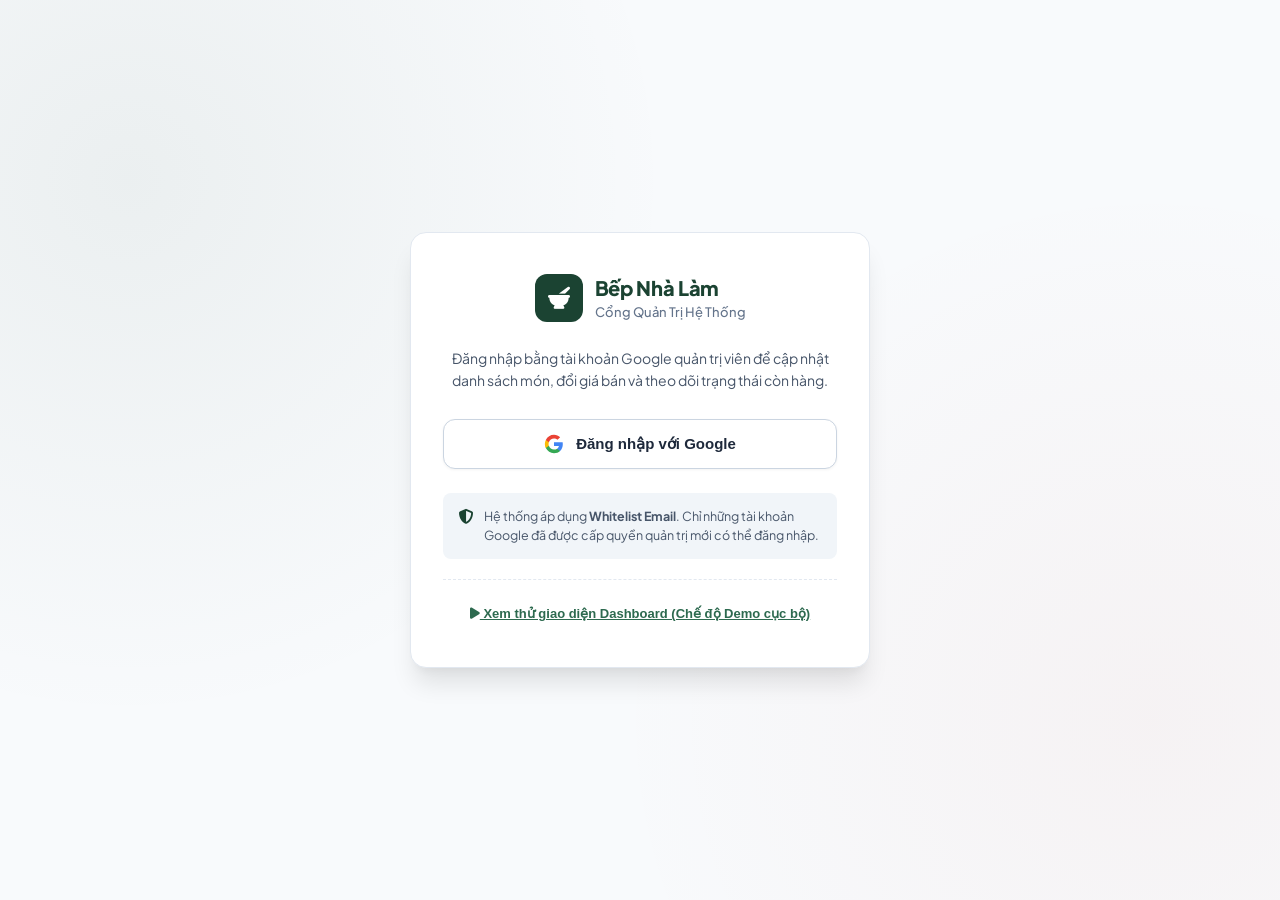
==== admin.html @ 516aefeb "Init" ====
<!DOCTYPE html>
<html lang="vi">
<head>
  <meta charset="UTF-8">
  <meta name="viewport" content="width=device-width, initial-scale=1.0">
  <title>Quản Trị Món Ăn | Bếp Nhà Làm</title>
  <link rel="icon" type="image/svg+xml" href="data:image/svg+xml,<svg xmlns='http://www.w3.org/2000/svg' viewBox='0 0 100 100'><text y='.9em' font-size='90'>🌿</text></svg>">
  <link rel="preconnect" href="https://fonts.googleapis.com">
  <link rel="preconnect" href="https://fonts.gstatic.com" crossorigin>
  <link href="https://fonts.googleapis.com/css2?family=Plus+Jakarta+Sans:wght@400;500;600;700;800&display=swap" rel="stylesheet">
  <link rel="stylesheet" href="https://cdnjs.cloudflare.com/ajax/libs/font-awesome/6.5.1/css/all.min.css">
  <link rel="stylesheet" href="admin.css">

  <!-- Firebase SDK (v10 Compat CDN để chạy trực tiếp không cần build) -->
  <script src="https://www.gstatic.com/firebasejs/10.8.0/firebase-app-compat.js"></script>
  <script src="https://www.gstatic.com/firebasejs/10.8.0/firebase-auth-compat.js"></script>
  <script src="https://www.gstatic.com/firebasejs/10.8.0/firebase-firestore-compat.js"></script>
  <script src="https://www.gstatic.com/firebasejs/10.8.0/firebase-storage-compat.js"></script>

  <!-- Cấu hình Firebase & Whitelist Email -->
  <script src="firebase-config.js"></script>
</head>
<body>

  <!-- ==========================================
       1. MÀN HÌNH ĐĂNG NHẬP (GOOGLE SIGN-IN)
       ========================================== -->
  <div id="login-screen" class="login-screen">
    <div class="login-card">
      <div class="login-brand">
        <div class="brand-icon">
          <i class="fa-solid fa-mortar-pestle"></i>
        </div>
        <div>
          <div class="brand-title">Bếp Nhà Làm</div>
          <div class="brand-subtitle">Cổng Quản Trị Hệ Thống</div>
        </div>
      </div>

      <p class="login-desc">
        Đăng nhập bằng tài khoản Google quản trị viên để cập nhật danh sách món, đổi giá bán và theo dõi trạng thái còn hàng.
      </p>

      <!-- Nút Đăng nhập Google -->
      <button id="btn-google-login" class="btn-google-login">
        <svg viewBox="0 0 24 24">
          <path fill="#4285F4" d="M22.56 12.25c0-.78-.07-1.53-.2-2.25H12v4.26h5.92c-.26 1.37-1.04 2.53-2.21 3.31v2.77h3.57c2.08-1.92 3.28-4.74 3.28-8.09z"/>
          <path fill="#34A853" d="M12 23c2.97 0 5.46-.98 7.28-2.66l-3.57-2.77c-.98.66-2.23 1.06-3.71 1.06-2.86 0-5.29-1.93-6.16-4.53H2.18v2.84C3.99 20.53 7.7 23 12 23z"/>
          <path fill="#FBBC05" d="M5.84 14.09c-.22-.66-.35-1.36-.35-2.09s.13-1.43.35-2.09V7.06H2.18C1.43 8.55 1 10.22 1 12s.43 3.45 1.18 4.94l2.85-2.22.81-.63z"/>
          <path fill="#EA4335" d="M12 5.38c1.62 0 3.06.56 4.21 1.64l3.15-3.15C17.45 2.09 14.97 1 12 1 7.7 1 3.99 3.47 2.18 7.06l3.66 2.84c.87-2.6 3.3-4.52 6.16-4.52z"/>
        </svg>
        <span>Đăng nhập với Google</span>
      </button>

      <!-- Cảnh báo bảo mật -->
      <div class="login-security-notice">
        <i class="fa-solid fa-shield-halved"></i>
        <span>Hệ thống áp dụng <strong>Whitelist Email</strong>. Chỉ những tài khoản Google đã được cấp quyền quản trị mới có thể đăng nhập.</span>
      </div>

      <!-- Trợ giúp khi chưa tạo Firebase -->
      <div class="login-demo-notice">
        <button id="btn-enter-demo" class="btn-demo-mode">
          <i class="fa-solid fa-play"></i> Xem thử giao diện Dashboard (Chế độ Demo cục bộ)
        </button>
      </div>
    </div>
  </div>

  <!-- ==========================================
       2. MÀN HÌNH DASHBOARD QUẢN TRỊ
       ========================================== -->
  <div id="dashboard-screen" class="dashboard-screen" style="display: none;">
    
    <!-- Navbar -->
    <header class="admin-navbar">
      <div class="nav-left">
        <a href="admin.html" class="nav-logo">
          <div class="nav-logo-badge">
            <i class="fa-solid fa-mortar-pestle"></i>
          </div>
          <span class="nav-logo-text">Bếp Nhà Làm</span>
        </a>
        <span class="nav-tag">Admin Dashboard</span>
      </div>

      <div class="nav-right">
        <!-- Badge Cảnh Báo Khi Đang Bật Bảo Trì -->
        <div id="admin-maintenance-badge" class="admin-maintenance-badge" style="display: none;" title="Website đang tắt với khách! Bấm để vào Cài đặt đổi lại">
          <span class="pulse-dot"></span>
          <i class="fa-solid fa-triangle-exclamation"></i>
          <span>WEBSITE ĐANG BẢO TRÌ</span>
        </div>

        <a href="index.html" target="_blank" class="btn-view-site">
          <i class="fa-solid fa-arrow-up-right-from-square"></i>
          <span>Xem Trang Khách</span>
        </a>

        <div class="user-profile">
          <img id="user-avatar" class="user-avatar" src="data:image/svg+xml,<svg xmlns='http://www.w3.org/2000/svg' viewBox='0 0 100 100'><circle cx='50' cy='50' r='50' fill='%232d6a4f'/><text x='50%' y='55%' text-anchor='middle' fill='white' font-size='40' font-family='sans-serif'>A</text></svg>" alt="Admin Avatar">
          <div class="user-info">
            <span id="user-name" class="user-name">Quản Trị Viên</span>
            <span id="user-email" class="user-email">admin@bepnhalam.vn</span>
          </div>
          <button id="btn-logout" class="btn-logout" title="Đăng xuất">
            <i class="fa-solid fa-right-from-bracket"></i>
          </button>
        </div>
      </div>
    </header>

    <!-- Main Container -->
    <main class="dashboard-content">

      <!-- Trạng thái kết nối Firebase -->
      <div id="firebase-status-banner" class="status-banner">
        <div>
          <i class="fa-solid fa-circle-info"></i>
          <span id="status-text">Đang chạy ở <strong>Chế độ Demo (Dữ liệu cục bộ)</strong>. Bạn chưa cấu hình Firebase. Khi tạo xong project, hãy dán config vào file <code>firebase-config.js</code> để đồng bộ thời gian thực!</span>
        </div>
      </div>

      <!-- Thống kê nhanh -->
      <div class="stats-grid">
        <div class="stat-card">
          <div class="stat-info">
            <span>Tổng Số Món Ăn</span>
            <h3 id="stat-total-items">0</h3>
          </div>
          <div class="stat-icon green">
            <i class="fa-solid fa-bowl-rice"></i>
          </div>
        </div>

        <div class="stat-card">
          <div class="stat-info">
            <span>Đang Mở Bán (Còn Hàng)</span>
            <h3 id="stat-instock-items">0</h3>
          </div>
          <div class="stat-icon blue">
            <i class="fa-solid fa-circle-check"></i>
          </div>
        </div>

        <div class="stat-card">
          <div class="stat-info">
            <span>Tạm Hết Hàng</span>
            <h3 id="stat-outstock-items">0</h3>
          </div>
          <div class="stat-icon orange">
            <i class="fa-solid fa-ban"></i>
          </div>
        </div>

        <div class="stat-card">
          <div class="stat-info">
            <span>Số Danh Mục</span>
            <h3 id="stat-categories">4</h3>
          </div>
          <div class="stat-icon red">
            <i class="fa-solid fa-layer-group"></i>
          </div>
        </div>
      </div>

      <!-- Thanh công cụ lọc & thao tác -->
      <div class="action-bar">
        <div class="search-filters">
          <div class="search-input-wrap">
            <i class="fa-solid fa-magnifying-glass"></i>
            <input type="text" id="admin-search-input" class="search-input" placeholder="Tìm tên món, mã món...">
          </div>

          <select id="admin-category-filter" class="filter-select">
            <option value="all">Tất cả danh mục</option>
            <option value="gio">Giò Truyền Thống</option>
            <option value="cha">Chả Chiên / Hấp</option>
            <option value="xucxich">Xúc Xích & Lạp Xưởng</option>
            <option value="thit">Thịt Lợn Tươi Sạch</option>
          </select>

          <select id="admin-stock-filter" class="filter-select">
            <option value="all">Tất cả trạng thái</option>
            <option value="active">Đang hiển thị trên web</option>
            <option value="hidden">Đang tạm ẩn món</option>
            <option value="instock">Còn hàng</option>
            <option value="outstock">Tạm hết hàng</option>
          </select>
        </div>

        <div class="action-buttons">
          <button id="btn-open-shop-settings" class="btn-secondary" title="Cài đặt thông tin liên hệ, hotline, địa chỉ">
            <i class="fa-solid fa-gear"></i>
            <span>Cài Đặt Shop</span>
          </button>
          <button id="btn-add-product" class="btn-primary">
            <i class="fa-solid fa-plus"></i>
            <span>Thêm Món Mới</span>
          </button>
        </div>
      </div>

      <!-- Bảng danh sách sản phẩm -->
      <div class="table-card">
        <table class="products-table">
          <thead>
            <tr>
              <th style="width: 320px;">Món Ăn</th>
              <th>Danh Mục</th>
              <th>Giá Bán Lẻ</th>
              <th>Giá Sỉ (Từ 10kg)</th>
              <th style="text-align: center;">Trạng Thái Kho</th>
              <th style="text-align: right; width: 140px;">Thao Tác</th>
            </tr>
          </thead>
          <tbody id="admin-products-tbody">
            <!-- Render động bằng JS -->
          </tbody>
        </table>
      </div>

    </main>
  </div>

  <!-- ==========================================
       3. MODAL THÊM / SỬA MÓN ĂN
       ========================================== -->
  <div id="product-modal" class="modal-overlay">
    <div class="modal-card">
      <div class="modal-header">
        <h3 id="modal-title" class="modal-title">Thêm Món Ăn Mới</h3>
        <button id="btn-close-product-modal" class="btn-close-modal">
          <i class="fa-solid fa-xmark"></i>
        </button>
      </div>

      <form id="product-form" class="modal-body">
        <input type="hidden" id="form-item-id">

        <div class="form-row">
          <div class="form-group">
            <label for="form-name">Tên món ăn <span class="req">*</span></label>
            <input type="text" id="form-name" class="form-control" placeholder="VD: Giò Lụa Nạc Gia Truyền" required>
          </div>

          <div class="form-group">
            <label for="form-category">Danh mục <span class="req">*</span></label>
            <select id="form-category" class="form-control" required>
              <option value="gio">Giò Truyền Thống</option>
              <option value="cha">Chả Chiên / Hấp</option>
              <option value="xucxich">Xúc Xích & Lạp Xưởng</option>
              <option value="thit">Thịt Lợn Tươi Sạch</option>
            </select>
          </div>
        </div>

        <div class="form-row">
          <div class="form-group">
            <label for="form-price">Giá bán lẻ (VNĐ) <span style="font-size: 11.5px; font-weight: normal; color: var(--gray-500);">(Để trống = Hiện 'Liên hệ')</span></label>
            <input type="number" id="form-price" class="form-control" placeholder="190000 (hoặc để trống)" min="0" step="1000">
          </div>

          <div class="form-group">
            <label for="form-wholesale-price">Giá sỉ đại lý (VNĐ) <span style="font-size: 11.5px; font-weight: normal; color: var(--gray-500);">(Tùy chọn)</span></label>
            <input type="number" id="form-wholesale-price" class="form-control" placeholder="165000" min="0" step="1000">
          </div>
        </div>

        <div class="form-row">
          <div class="form-group">
            <label for="form-unit">Đơn vị tính</label>
            <input type="text" id="form-unit" class="form-control" placeholder="kg, gói, cây..." value="kg">
          </div>

          <div class="form-group">
            <label for="form-tag">Nhãn nổi bật (Badge)</label>
            <input type="text" id="form-tag" class="form-control" placeholder="VD: Bán Chạy Nhất, Gia Truyền...">
          </div>
        </div>

        <div class="form-group">
          <label>Hình ảnh món ăn</label>
          <div class="image-upload-box" id="upload-box-trigger">
            <i class="fa-solid fa-cloud-arrow-up" style="font-size: 24px; color: var(--primary); margin-bottom: 6px;"></i>
            <p style="font-size: 13px; font-weight: 600;">Bấm để chọn ảnh từ máy tính / điện thoại</p>
            <span style="font-size: 11.5px; color: var(--gray-500);">Hỗ trợ JPG, PNG, WEBP (Tự động nén tối ưu)</span>
            <input type="file" id="form-image-file" accept="image/*" style="display: none;">
          </div>

          <div style="text-align: center; font-size: 11px; color: var(--gray-400); margin: 6px 0;">- HOẶC DÁN ĐƯỜNG DẪN ẢNH -</div>

          <input type="text" id="form-image-url" class="form-control" placeholder="VD: assets/images/gio_lua.jpg hoặc https://...">

          <div id="image-preview-container" class="image-preview-wrap" style="display: none;">
            <img id="form-image-preview" class="image-preview-thumb" src="" alt="Preview">
            <div class="image-preview-details">
              <strong>Xem trước ảnh sản phẩm</strong>
              <div id="form-image-status" style="color: var(--success); font-size: 11.5px; margin-top: 2px;">Ảnh đã sẵn sàng</div>
            </div>
          </div>
        </div>

        <div class="form-group">
          <label for="form-desc">Mô tả món ăn</label>
          <textarea id="form-desc" class="form-control" placeholder="Mô tả nguyên liệu, hương vị đặc trưng của món..."></textarea>
        </div>

        <div class="form-group">
          <label for="form-specs">Điểm nổi bật (Cách nhau bằng dấu phẩy)</label>
          <input type="text" id="form-specs" class="form-control" placeholder="Thịt nóng 5h sáng, Gói lá chuối xanh, Không hàn the">
        </div>

        <div class="form-row">
          <div class="form-group">
            <label for="form-stock">Trạng thái kho hàng</label>
            <select id="form-stock" class="form-control">
              <option value="true">Còn hàng (Đang mở bán)</option>
              <option value="false">Tạm hết hàng (Ẩn đặt hàng)</option>
            </select>
          </div>

          <div class="form-group">
            <label for="form-is-active">Hiển thị trên Website</label>
            <select id="form-is-active" class="form-control">
              <option value="true">Hiển thị (Khách nhìn thấy)</option>
              <option value="false">Tạm ẩn món (Khách không thấy)</option>
            </select>
          </div>
        </div>

      </form>

      <div class="modal-footer">
        <button id="btn-cancel-product-modal" type="button" class="btn-secondary">Hủy bỏ</button>
        <button id="btn-save-product" type="submit" form="product-form" class="btn-primary">
          <i class="fa-solid fa-check"></i>
          <span>Lưu Sản Phẩm</span>
        </button>
      </div>
    </div>
  </div>

  <!-- ==========================================
       4. MODAL XÁC NHẬN XÓA MÓN
       ========================================== -->
  <div id="delete-confirm-modal" class="modal-overlay">
    <div class="modal-card" style="max-width: 420px; text-align: center;">
      <div style="padding: 32px 24px 20px;">
        <div style="width: 54px; height: 54px; border-radius: 50%; background: var(--accent-light); color: var(--accent); display: flex; align-items: center; justify-content: center; font-size: 24px; margin: 0 auto 16px;">
          <i class="fa-solid fa-triangle-exclamation"></i>
        </div>
        <h3 style="font-size: 17px; font-weight: 800; color: var(--gray-900); margin-bottom: 8px;">Xác nhận xóa món này?</h3>
        <p style="font-size: 13.5px; color: var(--gray-600); line-height: 1.5;">
          Bạn có chắc chắn muốn xóa món <strong id="delete-item-name" style="color: var(--gray-900);"></strong>? Hành động này sẽ cập nhật ngay lập tức ngoài trang chủ.
        </p>
      </div>
      <div class="modal-footer" style="justify-content: center;">
        <button id="btn-cancel-delete" class="btn-secondary">Không xóa</button>
        <button id="btn-confirm-delete" class="btn-primary" style="background: var(--accent);">Đồng ý xóa</button>
      </div>
    </div>
  </div>

  <!-- ==========================================
       5. MODAL CÀI ĐẶT THÔNG TIN CỬA HÀNG
       ========================================== -->
  <div id="shop-settings-modal" class="modal-overlay">
    <div class="modal-card">
      <div class="modal-header">
        <h3 class="modal-title">Cài Đặt Thông Tin Cửa Hàng</h3>
        <button id="btn-close-shop-settings" class="btn-close-modal">
          <i class="fa-solid fa-xmark"></i>
        </button>
      </div>

      <form id="shop-settings-form" class="modal-body">
        <div class="form-row">
          <div class="form-group">
            <label for="shop-name-input">Tên thương hiệu / Cửa hàng <span class="req">*</span></label>
            <input type="text" id="shop-name-input" class="form-control" placeholder="Bếp Nhà Làm" required>
          </div>

          <div class="form-group">
            <label for="shop-slogan-input">Khẩu hiệu / Slogan phụ đề</label>
            <input type="text" id="shop-slogan-input" class="form-control" placeholder="Giò Chả & Thịt Sạch Gia Truyền">
          </div>
        </div>

        <div class="form-row">
          <div class="form-group">
            <label for="shop-announcement-input">Thông báo ưu đãi trên cùng (Announcement)</label>
            <input type="text" id="shop-announcement-input" class="form-control" placeholder="CAM KẾT 3 KHÔNG: Không hàn the • Không chất bảo quản • Không pha bột">
          </div>

          <div class="form-group">
            <label for="shop-badge-input">Huy hiệu ưu đãi ngắn (Badge)</label>
            <input type="text" id="shop-badge-input" class="form-control" placeholder="Freeship nội thành từ 3kg">
          </div>
        </div>

        <div class="form-row">
          <div class="form-group">
            <label for="shop-hotline-input">Số Hotline hiển thị <span class="req">*</span></label>
            <input type="text" id="shop-hotline-input" class="form-control" placeholder="0988.123.456" required>
          </div>

          <div class="form-group">
            <label for="shop-hotline-raw-input">Số Hotline bấm gọi (Viết liền) <span class="req">*</span></label>
            <input type="text" id="shop-hotline-raw-input" class="form-control" placeholder="0988123456" required>
          </div>
        </div>

        <div class="form-row">
          <div class="form-group">
            <label for="shop-zalo-input">Số điện thoại Zalo chốt đơn <span class="req">*</span></label>
            <input type="text" id="shop-zalo-input" class="form-control" placeholder="0988123456" required>
          </div>

          <div class="form-group">
            <label for="shop-facebook-input">Link Fanpage Facebook</label>
            <input type="url" id="shop-facebook-input" class="form-control" placeholder="https://facebook.com/bepnhalam">
          </div>
        </div>

        <div class="form-row">
          <div class="form-group">
            <label for="shop-address-input">Địa chỉ lò làm / cửa hàng <span class="req">*</span></label>
            <input type="text" id="shop-address-input" class="form-control" placeholder="Số 18, Ngõ 68 Làng Nghề Giò Chả, TP. Hà Nội" required>
          </div>

          <div class="form-group">
            <label for="shop-hours-input">Giờ phục vụ / Mở cửa</label>
            <input type="text" id="shop-hours-input" class="form-control" placeholder="06:00 - 19:00 (Mẻ mới ra lò lúc 6h sáng)">
          </div>
        </div>

        <div class="form-group">
          <label for="shop-map-input">Link Google Maps / Bản đồ vị trí</label>
          <input type="text" id="shop-map-input" class="form-control" placeholder="Dán link Google Maps hoặc mã nhúng iframe (VD: https://maps.google.com/?q=...)">
          <small style="color: var(--gray-600); font-size: 11.5px; margin-top: 4px; display: block; line-height: 1.4;">
            📍 <strong>Mẹo hiện ghim đỏ chuẩn 100%:</strong> Mở Google Maps tìm quán của bạn &rarr; Bấm <strong>Chia sẻ</strong> &rarr; Chọn tab <strong>Nhúng bản đồ</strong> &rarr; Bấm <strong>Sao chép HTML</strong> rồi dán vào đây (hoặc dán link toạ độ <code>@lat,lng</code>).
          </small>
          <div id="admin-map-preview-wrap" style="margin-top: 10px; border-radius: 8px; overflow: hidden; border: 1px solid var(--gray-200); display: none;">
            <div style="background: var(--gray-100); padding: 6px 12px; font-size: 11.5px; font-weight: 700; color: var(--gray-700); border-bottom: 1px solid var(--gray-200); display: flex; align-items: center; gap: 6px;">
              <i class="fa-solid fa-map-pin" style="color: var(--accent);"></i> Xem trước bản đồ ghim vị trí:
            </div>
            <iframe id="admin-map-preview-iframe" width="100%" height="220" style="border: 0;" src="" loading="lazy"></iframe>
          </div>
        </div>

        <div class="form-group">
          <label for="shop-ship-input">Chính sách / Ghi chú giao hàng</label>
          <textarea id="shop-ship-input" class="form-control" rows="2" placeholder="Freeship nội thành từ 3kg. Nhận ship tỉnh đóng thùng xốp hút chân không..."></textarea>
        </div>

        <!-- CHẾ ĐỘ BẢO TRÌ / TẠM NGƯNG PHỤC VỤ (MAINTENANCE MODE) -->
        <div class="maintenance-config-box">
          <div class="maintenance-header-row">
            <div class="maintenance-title-group">
              <div class="maintenance-icon-wrap">
                <i class="fa-solid fa-triangle-exclamation"></i>
              </div>
              <div>
                <strong style="color: #b45309; font-size: 14px;">Chế Độ Bảo Trì (Tạm Đóng Website Khách)</strong>
                <div style="font-size: 12px; color: var(--gray-600); margin-top: 2px;">
                  Khi bật, toàn bộ khách truy cập sẽ thấy màn hình thông báo tạm ngưng và nút gọi Hotline/Zalo khẩn cấp. Trang Admin vẫn hoạt động bình thường.
                </div>
              </div>
            </div>
            <label class="switch-toggle" title="Gạt để Bật / Tắt chế độ bảo trì">
              <input type="checkbox" id="shop-maintenance-toggle">
              <span class="switch-slider"></span>
            </label>
          </div>

          <div id="maintenance-fields-wrap" style="display: none; margin-top: 14px; padding-top: 12px; border-top: 1px dashed #fcd34d;">
            <div class="form-row">
              <div class="form-group">
                <label for="shop-maintenance-title">Tiêu đề thông báo</label>
                <input type="text" id="shop-maintenance-title" class="form-control" placeholder="Bếp Đang Tạm Nghỉ Nâng Cấp">
              </div>
              <div class="form-group">
                <label for="shop-maintenance-expected">Thời gian mở lại dự kiến</label>
                <input type="text" id="shop-maintenance-expected" class="form-control" placeholder="Dự kiến mở bán lại: 08:00 sáng Thứ Hai">
              </div>
            </div>
            <div class="form-group" style="margin-bottom: 0;">
              <label for="shop-maintenance-message">Lời nhắn gửi khách hàng</label>
              <textarea id="shop-maintenance-message" class="form-control" rows="2" placeholder="Bếp nhà em xin phép tạm ngưng nhận đơn online ít ngày để nâng cấp máy móc và nhập đợt nguyên liệu tươi mới. Kính mong Quý khách thông cảm và quay lại sau!"></textarea>
            </div>
          </div>
        </div>
      </form>

      <div class="modal-footer">
        <button id="btn-cancel-shop-settings" type="button" class="btn-secondary">Hủy bỏ</button>
        <button id="btn-save-shop-settings" type="submit" form="shop-settings-form" class="btn-primary">
          <i class="fa-solid fa-check"></i>
          <span>Lưu Cài Đặt Shop</span>
        </button>
      </div>
    </div>
  </div>

  <!-- Toast Notification Container -->
  <div id="toast-container" class="toast-container"></div>

  <!-- Logic Javascript Dashboard -->
  <script src="admin.js"></script>
</body>
</html>
---- admin.css ----
/**
 * ADMIN PORTAL STYLES - BẾP NHÀ LÀM
 * Thiết kế phong cách Modern Clean Dashboard
 */

:root {
  --primary: #1b4332;
  --primary-light: #2d6a4f;
  --primary-subtle: #d8f3dc;
  --accent: #b73225;
  --accent-light: #fef2f0;
  --warning: #d97706;
  --warning-subtle: #fef3c7;
  --success: #059669;
  --success-subtle: #d1fae5;
  --gray-50: #f8fafc;
  --gray-100: #f1f5f9;
  --gray-200: #e2e8f0;
  --gray-300: #cbd5e1;
  --gray-400: #94a3b8;
  --gray-500: #64748b;
  --gray-600: #475569;
  --gray-700: #334155;
  --gray-800: #1e293b;
  --gray-900: #0f172a;
  --white: #ffffff;
  --font: 'Plus Jakarta Sans', -apple-system, BlinkMacSystemFont, 'Segoe UI', Roboto, sans-serif;
  --radius-sm: 8px;
  --radius-md: 12px;
  --radius-lg: 16px;
  --shadow-sm: 0 1px 3px rgba(0, 0, 0, 0.05);
  --shadow-md: 0 4px 6px -1px rgba(0, 0, 0, 0.07), 0 2px 4px -2px rgba(0, 0, 0, 0.05);
  --shadow-lg: 0 10px 15px -3px rgba(0, 0, 0, 0.08), 0 4px 6px -4px rgba(0, 0, 0, 0.04);
  --shadow-xl: 0 20px 25px -5px rgba(0, 0, 0, 0.1), 0 8px 10px -6px rgba(0, 0, 0, 0.05);
}

* {
  margin: 0;
  padding: 0;
  box-sizing: border-box;
}

body {
  font-family: var(--font);
  background-color: var(--gray-50);
  color: var(--gray-800);
  line-height: 1.5;
  -webkit-font-smoothing: antialiased;
}

/* ==========================================
   LOGIN SCREEN
   ========================================== */
.login-screen {
  min-height: 100vh;
  display: flex;
  align-items: center;
  justify-content: center;
  padding: 24px;
  background: radial-gradient(circle at 10% 20%, rgba(27, 67, 50, 0.06) 0%, transparent 40%),
              radial-gradient(circle at 90% 80%, rgba(183, 50, 37, 0.04) 0%, transparent 40%),
              var(--gray-50);
}

.login-card {
  width: 100%;
  max-width: 460px;
  background: var(--white);
  border-radius: var(--radius-lg);
  box-shadow: var(--shadow-xl);
  border: 1px solid var(--gray-200);
  padding: 40px 32px;
  text-align: center;
}

.login-brand {
  display: inline-flex;
  align-items: center;
  gap: 12px;
  margin-bottom: 24px;
}

.brand-icon {
  width: 48px;
  height: 48px;
  background: var(--primary);
  color: var(--white);
  border-radius: var(--radius-md);
  display: flex;
  align-items: center;
  justify-content: center;
  font-size: 22px;
}

.brand-title {
  font-size: 20px;
  font-weight: 800;
  color: var(--primary);
  letter-spacing: -0.3px;
  text-align: left;
}

.brand-subtitle {
  font-size: 13px;
  color: var(--gray-500);
  font-weight: 500;
  text-align: left;
}

.login-desc {
  font-size: 14px;
  color: var(--gray-600);
  margin-bottom: 28px;
  line-height: 1.6;
}

.btn-google-login {
  width: 100%;
  padding: 14px 20px;
  border-radius: var(--radius-md);
  border: 1px solid var(--gray-300);
  background: var(--white);
  color: var(--gray-800);
  font-size: 15px;
  font-weight: 600;
  cursor: pointer;
  display: flex;
  align-items: center;
  justify-content: center;
  gap: 12px;
  box-shadow: var(--shadow-sm);
  transition: all 0.2s ease;
}

.btn-google-login:hover {
  background: var(--gray-50);
  border-color: var(--gray-400);
  box-shadow: var(--shadow-md);
  transform: translateY(-1px);
}

.btn-google-login svg {
  width: 20px;
  height: 20px;
}

.login-security-notice {
  margin-top: 24px;
  padding: 14px 16px;
  background: var(--gray-100);
  border-radius: var(--radius-sm);
  font-size: 12.5px;
  color: var(--gray-600);
  text-align: left;
  display: flex;
  gap: 10px;
  align-items: flex-start;
}

.login-security-notice i {
  color: var(--primary);
  font-size: 15px;
  margin-top: 2px;
}

.login-demo-notice {
  margin-top: 20px;
  padding-top: 20px;
  border-top: 1px dashed var(--gray-200);
}

.btn-demo-mode {
  background: transparent;
  border: none;
  color: var(--primary-light);
  font-weight: 600;
  font-size: 13px;
  cursor: pointer;
  text-decoration: underline;
  padding: 6px 10px;
}

.btn-demo-mode:hover {
  color: var(--primary);
}

/* ==========================================
   MAIN DASHBOARD LAYOUT
   ========================================== */
.dashboard-screen {
  min-height: 100vh;
  display: flex;
  flex-direction: column;
}

/* Top Navigation Bar */
.admin-navbar {
  background: var(--white);
  border-bottom: 1px solid var(--gray-200);
  padding: 0 32px;
  height: 70px;
  display: flex;
  align-items: center;
  justify-content: space-between;
  position: sticky;
  top: 0;
  z-index: 50;
}

.nav-left {
  display: flex;
  align-items: center;
  gap: 16px;
}

.nav-logo {
  display: flex;
  align-items: center;
  gap: 10px;
  text-decoration: none;
}

.nav-logo-badge {
  background: var(--primary);
  color: var(--white);
  width: 36px;
  height: 36px;
  border-radius: 8px;
  display: flex;
  align-items: center;
  justify-content: center;
  font-size: 16px;
}

.nav-logo-text {
  font-weight: 800;
  font-size: 17px;
  color: var(--primary);
}

.nav-tag {
  background: var(--primary-subtle);
  color: var(--primary);
  font-size: 11px;
  font-weight: 700;
  padding: 3px 8px;
  border-radius: 20px;
  text-transform: uppercase;
  letter-spacing: 0.5px;
}

.nav-right {
  display: flex;
  align-items: center;
  gap: 16px;
}

.btn-view-site {
  display: flex;
  align-items: center;
  gap: 8px;
  font-size: 13.5px;
  color: var(--gray-600);
  text-decoration: none;
  font-weight: 600;
  padding: 8px 14px;
  border-radius: var(--radius-sm);
  border: 1px solid var(--gray-200);
  transition: all 0.2s;
}

.btn-view-site:hover {
  background: var(--gray-100);
  color: var(--primary);
}

.user-profile {
  display: flex;
  align-items: center;
  gap: 10px;
  padding-left: 12px;
  border-left: 1px solid var(--gray-200);
}

.user-avatar {
  width: 36px;
  height: 36px;
  border-radius: 50%;
  object-fit: cover;
  background: var(--gray-200);
  border: 2px solid var(--primary-subtle);
}

.user-info {
  display: flex;
  flex-direction: column;
}

.user-name {
  font-size: 13.5px;
  font-weight: 700;
  color: var(--gray-800);
  line-height: 1.2;
}

.user-email {
  font-size: 11.5px;
  color: var(--gray-500);
}

.btn-logout {
  background: transparent;
  border: none;
  color: var(--gray-500);
  padding: 8px;
  cursor: pointer;
  border-radius: var(--radius-sm);
  font-size: 15px;
  transition: all 0.2s;
}

.btn-logout:hover {
  color: var(--accent);
  background: var(--accent-light);
}

/* Dashboard Content Container */
.dashboard-content {
  flex: 1;
  max-width: 1360px;
  width: 100%;
  margin: 0 auto;
  padding: 32px 24px;
}

/* Stats Cards */
.stats-grid {
  display: grid;
  grid-template-columns: repeat(4, 1fr);
  gap: 20px;
  margin-bottom: 28px;
}

.stat-card {
  background: var(--white);
  border-radius: var(--radius-md);
  padding: 20px 24px;
  border: 1px solid var(--gray-200);
  display: flex;
  align-items: center;
  justify-content: space-between;
  box-shadow: var(--shadow-sm);
}

.stat-info span {
  font-size: 13px;
  color: var(--gray-500);
  font-weight: 500;
}

.stat-info h3 {
  font-size: 26px;
  font-weight: 800;
  color: var(--gray-900);
  margin-top: 4px;
}

.stat-icon {
  width: 46px;
  height: 46px;
  border-radius: 12px;
  display: flex;
  align-items: center;
  justify-content: center;
  font-size: 19px;
}

.stat-icon.green { background: var(--primary-subtle); color: var(--primary); }
.stat-icon.blue { background: #e0f2fe; color: #0284c7; }
.stat-icon.orange { background: var(--warning-subtle); color: var(--warning); }
.stat-icon.red { background: var(--accent-light); color: var(--accent); }

/* Banner Thông báo trạng thái Firebase */
.status-banner {
  background: var(--warning-subtle);
  border: 1px solid #fde68a;
  border-radius: var(--radius-md);
  padding: 14px 20px;
  margin-bottom: 24px;
  display: flex;
  align-items: center;
  justify-content: space-between;
  gap: 16px;
  font-size: 13.5px;
  color: #92400e;
}

.status-banner strong {
  font-weight: 700;
}

.status-banner.connected {
  background: var(--success-subtle);
  border-color: #a7f3d0;
  color: #065f46;
}

/* Action Bar */
.action-bar {
  background: var(--white);
  border: 1px solid var(--gray-200);
  border-radius: var(--radius-md);
  padding: 16px 20px;
  margin-bottom: 24px;
  display: flex;
  align-items: center;
  justify-content: space-between;
  gap: 16px;
  flex-wrap: wrap;
  box-shadow: var(--shadow-sm);
}

.search-filters {
  display: flex;
  align-items: center;
  gap: 12px;
  flex: 1;
  flex-wrap: wrap;
}

.search-input-wrap {
  position: relative;
  min-width: 260px;
  flex: 1;
}

.search-input-wrap i {
  position: absolute;
  left: 14px;
  top: 50%;
  transform: translateY(-50%);
  color: var(--gray-400);
  font-size: 14px;
}

.search-input {
  width: 100%;
  padding: 10px 14px 10px 38px;
  border: 1px solid var(--gray-300);
  border-radius: var(--radius-sm);
  font-size: 13.5px;
  font-family: inherit;
  outline: none;
  transition: all 0.2s;
}

.search-input:focus {
  border-color: var(--primary);
  box-shadow: 0 0 0 3px rgba(27, 67, 50, 0.12);
}

.filter-select {
  padding: 10px 14px;
  border: 1px solid var(--gray-300);
  border-radius: var(--radius-sm);
  font-size: 13.5px;
  font-family: inherit;
  background: var(--white);
  color: var(--gray-700);
  outline: none;
  cursor: pointer;
}

.filter-select:focus {
  border-color: var(--primary);
}

.action-buttons {
  display: flex;
  align-items: center;
  gap: 10px;
}

.btn-secondary {
  padding: 10px 16px;
  border-radius: var(--radius-sm);
  border: 1px solid var(--gray-300);
  background: var(--white);
  color: var(--gray-700);
  font-size: 13.5px;
  font-weight: 600;
  cursor: pointer;
  display: flex;
  align-items: center;
  gap: 8px;
  transition: all 0.2s;
}

.btn-secondary:hover {
  background: var(--gray-50);
  border-color: var(--gray-400);
}

.btn-primary {
  padding: 10px 18px;
  border-radius: var(--radius-sm);
  border: none;
  background: var(--primary);
  color: var(--white);
  font-size: 13.5px;
  font-weight: 600;
  cursor: pointer;
  display: flex;
  align-items: center;
  gap: 8px;
  box-shadow: 0 2px 4px rgba(27, 67, 50, 0.2);
  transition: all 0.2s;
}

.btn-primary:hover {
  background: var(--primary-light);
  transform: translateY(-1px);
}

/* Products Table */
.table-card {
  background: var(--white);
  border-radius: var(--radius-md);
  border: 1px solid var(--gray-200);
  overflow: hidden;
  box-shadow: var(--shadow-sm);
}

.products-table {
  width: 100%;
  border-collapse: collapse;
  text-align: left;
}

.products-table th {
  background: var(--gray-50);
  color: var(--gray-600);
  font-size: 12px;
  font-weight: 700;
  text-transform: uppercase;
  letter-spacing: 0.6px;
  padding: 14px 20px;
  border-bottom: 1px solid var(--gray-200);
}

.products-table td {
  padding: 16px 20px;
  border-bottom: 1px solid var(--gray-200);
  vertical-align: middle;
  font-size: 13.5px;
}

.products-table tr:last-child td {
  border-bottom: none;
}

.products-table tr:hover td {
  background-color: #fafbfc;
}

.item-thumb-cell {
  display: flex;
  align-items: center;
  gap: 14px;
}

.item-thumb {
  width: 52px;
  height: 52px;
  border-radius: var(--radius-sm);
  object-fit: cover;
  border: 1px solid var(--gray-200);
  flex-shrink: 0;
  background: var(--gray-100);
}

.item-info {
  display: flex;
  flex-direction: column;
}

.item-name {
  font-weight: 700;
  color: var(--gray-900);
  font-size: 14px;
}

.item-tag {
  font-size: 11px;
  font-weight: 600;
  color: var(--accent);
  background: var(--accent-light);
  padding: 2px 6px;
  border-radius: 4px;
  display: inline-block;
  margin-top: 4px;
  width: fit-content;
}

.badge-category {
  display: inline-block;
  padding: 4px 10px;
  border-radius: 20px;
  font-size: 12px;
  font-weight: 600;
  background: var(--gray-100);
  color: var(--gray-700);
}

.price-main {
  font-weight: 700;
  color: var(--primary);
  font-size: 14px;
}

.price-sub {
  font-size: 12px;
  color: var(--gray-500);
  margin-top: 2px;
}

/* Status Switch */
.status-badge-toggle {
  display: inline-flex;
  align-items: center;
  gap: 8px;
  cursor: pointer;
  padding: 6px 10px;
  border-radius: 20px;
  background: var(--gray-100);
  transition: all 0.2s;
  user-select: none;
}

.status-badge-toggle.in-stock {
  background: var(--success-subtle);
  color: var(--success);
}

.status-badge-toggle.out-of-stock {
  background: var(--gray-200);
  color: var(--gray-600);
}

.status-indicator {
  width: 8px;
  height: 8px;
  border-radius: 50%;
  background: currentColor;
}

.status-text {
  font-size: 12px;
  font-weight: 700;
}

/* Action Buttons inside Table */
.row-actions {
  display: flex;
  align-items: center;
  gap: 8px;
}

.btn-icon {
  width: 34px;
  height: 34px;
  border-radius: var(--radius-sm);
  border: 1px solid var(--gray-200);
  background: var(--white);
  color: var(--gray-600);
  display: flex;
  align-items: center;
  justify-content: center;
  cursor: pointer;
  font-size: 13px;
  transition: all 0.2s;
}

.btn-icon:hover {
  background: var(--gray-100);
  color: var(--gray-900);
  border-color: var(--gray-300);
}

.btn-icon.danger:hover {
  background: var(--accent-light);
  color: var(--accent);
  border-color: #fecaca;
}

.btn-icon.warning {
  background: #fffbeb;
  color: #d97706;
  border-color: #fde68a;
}

.btn-icon.warning:hover {
  background: #fef3c7;
  color: #b45309;
  border-color: #fcd34d;
}

.btn-icon.active-toggle:hover {
  background: #ecfdf5;
  color: #059669;
  border-color: #a7f3d0;
}

/* Row & badge for hidden/disabled products */
.products-table tr.row-hidden td {
  background-color: #f8fafc;
}

.products-table tr.row-hidden {
  opacity: 0.72;
  transition: opacity 0.2s ease;
}

.products-table tr.row-hidden:hover {
  opacity: 1;
}

.badge-hidden-item {
  display: inline-flex;
  align-items: center;
  gap: 4px;
  font-size: 11px;
  font-weight: 700;
  color: #b45309;
  background: #fef3c7;
  border: 1px solid #fde68a;
  padding: 2px 7px;
  border-radius: 4px;
  margin-left: 6px;
  vertical-align: middle;
}

/* Empty state */
.empty-table {
  text-align: center;
  padding: 60px 20px;
  color: var(--gray-500);
}

.empty-table i {
  font-size: 40px;
  color: var(--gray-300);
  margin-bottom: 12px;
}

/* ==========================================
   MODAL DIALOGS
   ========================================== */
.modal-overlay {
  position: fixed;
  inset: 0;
  background: rgba(15, 23, 42, 0.6);
  backdrop-filter: blur(4px);
  z-index: 100;
  display: flex;
  align-items: center;
  justify-content: center;
  padding: 20px;
  opacity: 0;
  visibility: hidden;
  transition: all 0.2s ease;
}

.modal-overlay.active {
  opacity: 1;
  visibility: visible;
}

.modal-card {
  background: var(--white);
  width: 100%;
  max-width: 640px;
  max-height: 90vh;
  border-radius: var(--radius-lg);
  box-shadow: var(--shadow-xl);
  display: flex;
  flex-direction: column;
  overflow: hidden;
  transform: translateY(20px) scale(0.98);
  transition: all 0.25s ease;
}

.modal-overlay.active .modal-card {
  transform: translateY(0) scale(1);
}

.modal-header {
  padding: 20px 24px;
  border-bottom: 1px solid var(--gray-200);
  display: flex;
  align-items: center;
  justify-content: space-between;
}

.modal-title {
  font-size: 17px;
  font-weight: 800;
  color: var(--gray-900);
}

.btn-close-modal {
  background: transparent;
  border: none;
  font-size: 16px;
  color: var(--gray-400);
  cursor: pointer;
  padding: 4px;
  border-radius: 4px;
  transition: color 0.2s;
}

.btn-close-modal:hover {
  color: var(--gray-700);
}

.modal-body {
  padding: 24px;
  overflow-y: auto;
  display: flex;
  flex-direction: column;
  gap: 18px;
}

.form-row {
  display: grid;
  grid-template-columns: 1fr 1fr;
  gap: 16px;
}

.form-group {
  display: flex;
  flex-direction: column;
  gap: 6px;
}

.form-group label {
  font-size: 12.5px;
  font-weight: 700;
  color: var(--gray-700);
}

.form-group label span.req {
  color: var(--accent);
}

.form-control {
  padding: 10px 14px;
  border: 1px solid var(--gray-300);
  border-radius: var(--radius-sm);
  font-size: 13.5px;
  font-family: inherit;
  outline: none;
  transition: border-color 0.2s;
}

.form-control:focus {
  border-color: var(--primary);
  box-shadow: 0 0 0 3px rgba(27, 67, 50, 0.1);
}

textarea.form-control {
  min-height: 80px;
  resize: vertical;
}

/* Image Upload Area */
.image-upload-box {
  border: 2px dashed var(--gray-300);
  border-radius: var(--radius-md);
  padding: 16px;
  text-align: center;
  background: var(--gray-50);
  cursor: pointer;
  transition: all 0.2s;
}

.image-upload-box:hover {
  border-color: var(--primary);
  background: var(--primary-subtle);
}

.image-preview-wrap {
  display: flex;
  align-items: center;
  gap: 14px;
  margin-top: 10px;
}

.image-preview-thumb {
  width: 64px;
  height: 64px;
  border-radius: var(--radius-sm);
  object-fit: cover;
  border: 1px solid var(--gray-200);
}

.image-preview-details {
  font-size: 12px;
  color: var(--gray-500);
  text-align: left;
}

.modal-footer {
  padding: 16px 24px;
  border-top: 1px solid var(--gray-200);
  display: flex;
  align-items: center;
  justify-content: flex-end;
  gap: 12px;
  background: var(--gray-50);
}

/* ==========================================
   TOAST NOTIFICATION
   ========================================== */
.toast-container {
  position: fixed;
  bottom: 24px;
  right: 24px;
  z-index: 999;
  display: flex;
  flex-direction: column;
  gap: 10px;
  pointer-events: none;
}

.toast {
  pointer-events: auto;
  background: var(--gray-900);
  color: var(--white);
  padding: 12px 18px;
  border-radius: var(--radius-md);
  font-size: 13.5px;
  box-shadow: var(--shadow-lg);
  display: flex;
  align-items: center;
  gap: 12px;
  min-width: 280px;
  animation: toastSlideIn 0.3s ease;
}

.toast.success { background: #065f46; }
.toast.error { background: #991b1b; }
.toast.warning { background: #92400e; }

@keyframes toastSlideIn {
  from {
    transform: translateY(20px);
    opacity: 0;
  }
  to {
    transform: translateY(0);
    opacity: 1;
  }
}

/* Responsive adjustments */
@media (max-width: 1024px) {
  .stats-grid {
    grid-template-columns: repeat(2, 1fr);
  }
}

@media (max-width: 768px) {
  /* Compact Navbar */
  .admin-navbar {
    padding: 0 14px;
    height: 60px;
  }

  .nav-logo-text {
    font-size: 15px;
  }

  .nav-tag {
    display: none;
  }

  .btn-view-site {
    padding: 7px 10px;
    font-size: 12.5px;
  }

  .btn-view-site span {
    display: none; /* Hide text on small screens, keep icon */
  }

  .user-profile {
    padding-left: 8px;
    gap: 8px;
  }

  .user-avatar {
    width: 32px;
    height: 32px;
  }

  .user-info .user-email {
    display: none; /* Hide long email */
  }

  .user-name {
    font-size: 12.5px;
    max-width: 90px;
    white-space: nowrap;
    overflow: hidden;
    text-overflow: ellipsis;
  }

  /* Content area */
  .dashboard-content {
    padding: 16px 12px;
  }

  .status-banner {
    padding: 12px 14px;
    font-size: 12.5px;
  }

  /* Compact KPI Stats */
  .stats-grid {
    grid-template-columns: repeat(2, 1fr);
    gap: 12px;
    margin-bottom: 20px;
  }

  .stat-card {
    padding: 14px 16px;
  }

  .stat-info span {
    font-size: 11.5px;
  }

  .stat-info h3 {
    font-size: 20px;
  }

  .stat-icon {
    width: 38px;
    height: 38px;
    font-size: 16px;
    border-radius: 10px;
  }

  /* Action Bar on Mobile */
  .action-bar {
    padding: 14px;
    gap: 12px;
    margin-bottom: 18px;
  }

  .search-filters {
    width: 100%;
    flex-direction: column;
    gap: 10px;
  }

  .search-input-wrap,
  .filter-select {
    width: 100%;
    min-width: 100%;
  }

  .action-buttons {
    width: 100%;
    display: grid;
    grid-template-columns: 1fr 1fr;
    gap: 8px;
  }

  .btn-secondary,
  .btn-primary {
    width: 100%;
    justify-content: center;
    padding: 11px 8px;
    font-size: 12.5px;
    white-space: nowrap;
  }

  /* TRANSFORM TABLE TO MODERN MOBILE CARDS */
  .table-card {
    background: transparent;
    border: none;
    box-shadow: none;
    overflow: visible;
  }

  .products-table {
    display: block;
    width: 100%;
  }

  .products-table thead {
    display: none; /* Hide table headers on mobile */
  }

  .products-table tbody {
    display: flex;
    flex-direction: column;
    gap: 14px;
    width: 100%;
  }

  .products-table tr {
    display: block;
    background: var(--white);
    border-radius: var(--radius-md);
    border: 1px solid var(--gray-200);
    box-shadow: var(--shadow-sm);
    padding: 14px 16px;
  }

  .products-table td {
    display: flex;
    justify-content: space-between;
    align-items: center;
    padding: 8px 0;
    border: none;
    font-size: 13px;
  }

  /* Item Header cell */
  .products-table td:nth-child(1) {
    display: block;
    border-bottom: 1px dashed var(--gray-200);
    padding-bottom: 12px;
    margin-bottom: 8px;
  }

  .products-table td:nth-child(1) .item-thumb-cell {
    gap: 12px;
  }

  .products-table td:nth-child(1) .item-thumb {
    width: 56px;
    height: 56px;
  }

  .products-table td:nth-child(1) .item-name {
    font-size: 14.5px;
  }

  /* Add descriptive labels for mobile card fields */
  .products-table td:nth-child(2)::before {
    content: "Danh mục:";
    font-weight: 600;
    color: var(--gray-500);
  }

  .products-table td:nth-child(3)::before {
    content: "Giá bán lẻ:";
    font-weight: 600;
    color: var(--gray-500);
  }

  .products-table td:nth-child(4) {
    display: flex; /* Re-enable wholesale price on mobile card */
  }

  .products-table td:nth-child(4)::before {
    content: "Giá sỉ (10kg):";
    font-weight: 600;
    color: var(--gray-500);
  }

  .products-table td:nth-child(5)::before {
    content: "Trạng thái kho:";
    font-weight: 600;
    color: var(--gray-500);
  }

  /* Row Actions (Edit / Delete) */
  .products-table td:nth-child(6) {
    border-top: 1px solid var(--gray-100);
    padding-top: 12px;
    margin-top: 6px;
    justify-content: flex-end;
  }

  .row-actions {
    gap: 10px;
  }

  .btn-icon {
    width: 38px;
    height: 38px;
    font-size: 14px;
    border-radius: var(--radius-sm);
  }

  /* Modal Dialog on Mobile */
  .modal-overlay {
    padding: 12px;
  }

  .modal-card {
    max-height: 94vh;
    border-radius: var(--radius-md);
  }

  .modal-header {
    padding: 16px 18px;
  }

  .modal-title {
    font-size: 16px;
  }

  .modal-body {
    padding: 16px 18px;
    gap: 14px;
  }

  .form-row {
    grid-template-columns: 1fr;
    gap: 14px;
  }

  .modal-footer {
    padding: 14px 18px;
    background: var(--white);
  }

  .modal-footer .btn-secondary,
  .modal-footer .btn-primary {
    flex: 1;
    justify-content: center;
  }
}

@media (max-width: 480px) {
  /* Login Screen */
  .login-screen {
    padding: 16px;
  }

  .login-card {
    padding: 28px 18px;
    border-radius: var(--radius-md);
  }

  .brand-icon {
    width: 42px;
    height: 42px;
    font-size: 19px;
  }

  .brand-title {
    font-size: 18px;
  }

  .login-desc {
    font-size: 13px;
    margin-bottom: 22px;
  }

  .btn-google-login {
    padding: 12px 14px;
    font-size: 14px;
  }

  /* Action buttons single column on tiny screens */
  .action-buttons {
    grid-template-columns: 1fr;
  }

  .toast {
    min-width: 240px;
    font-size: 12.5px;
    padding: 10px 14px;
  }
}
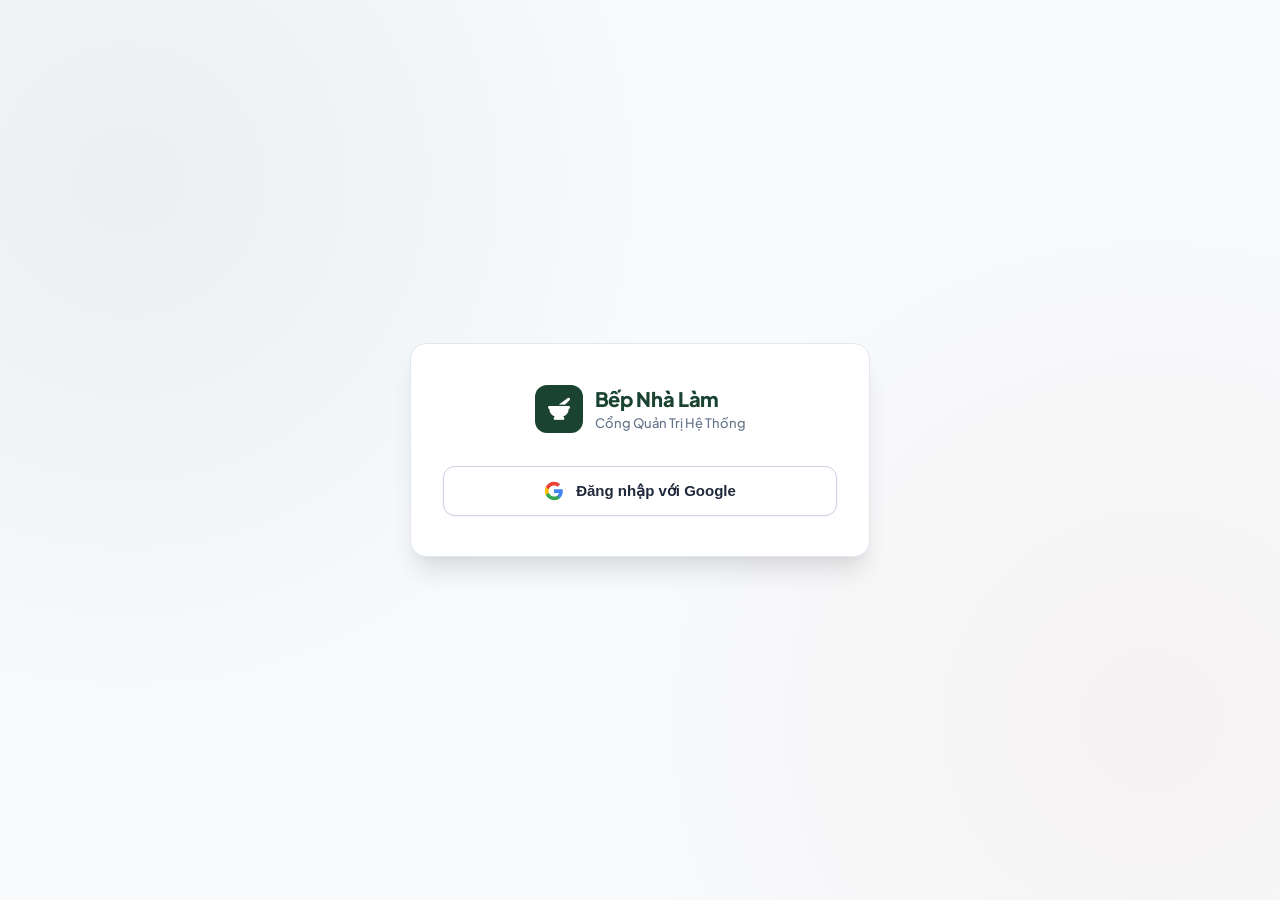
==== commit 5d035f9d: "update" ====
--- a/admin.html
+++ b/admin.html
@@ -37,10 +37,6 @@
         </div>
       </div>
 
-      <p class="login-desc">
-        Đăng nhập bằng tài khoản Google quản trị viên để cập nhật danh sách món, đổi giá bán và theo dõi trạng thái còn hàng.
-      </p>
-
       <!-- Nút Đăng nhập Google -->
       <button id="btn-google-login" class="btn-google-login">
         <svg viewBox="0 0 24 24">
@@ -51,19 +47,6 @@
         </svg>
         <span>Đăng nhập với Google</span>
       </button>
-
-      <!-- Cảnh báo bảo mật -->
-      <div class="login-security-notice">
-        <i class="fa-solid fa-shield-halved"></i>
-        <span>Hệ thống áp dụng <strong>Whitelist Email</strong>. Chỉ những tài khoản Google đã được cấp quyền quản trị mới có thể đăng nhập.</span>
-      </div>
-
-      <!-- Trợ giúp khi chưa tạo Firebase -->
-      <div class="login-demo-notice">
-        <button id="btn-enter-demo" class="btn-demo-mode">
-          <i class="fa-solid fa-play"></i> Xem thử giao diện Dashboard (Chế độ Demo cục bộ)
-        </button>
-      </div>
     </div>
   </div>
 
--- a/admin.css
+++ b/admin.css
@@ -77,7 +77,7 @@
   display: inline-flex;
   align-items: center;
   gap: 12px;
-  margin-bottom: 24px;
+  margin-bottom: 32px;
 }
 
 .brand-icon {
